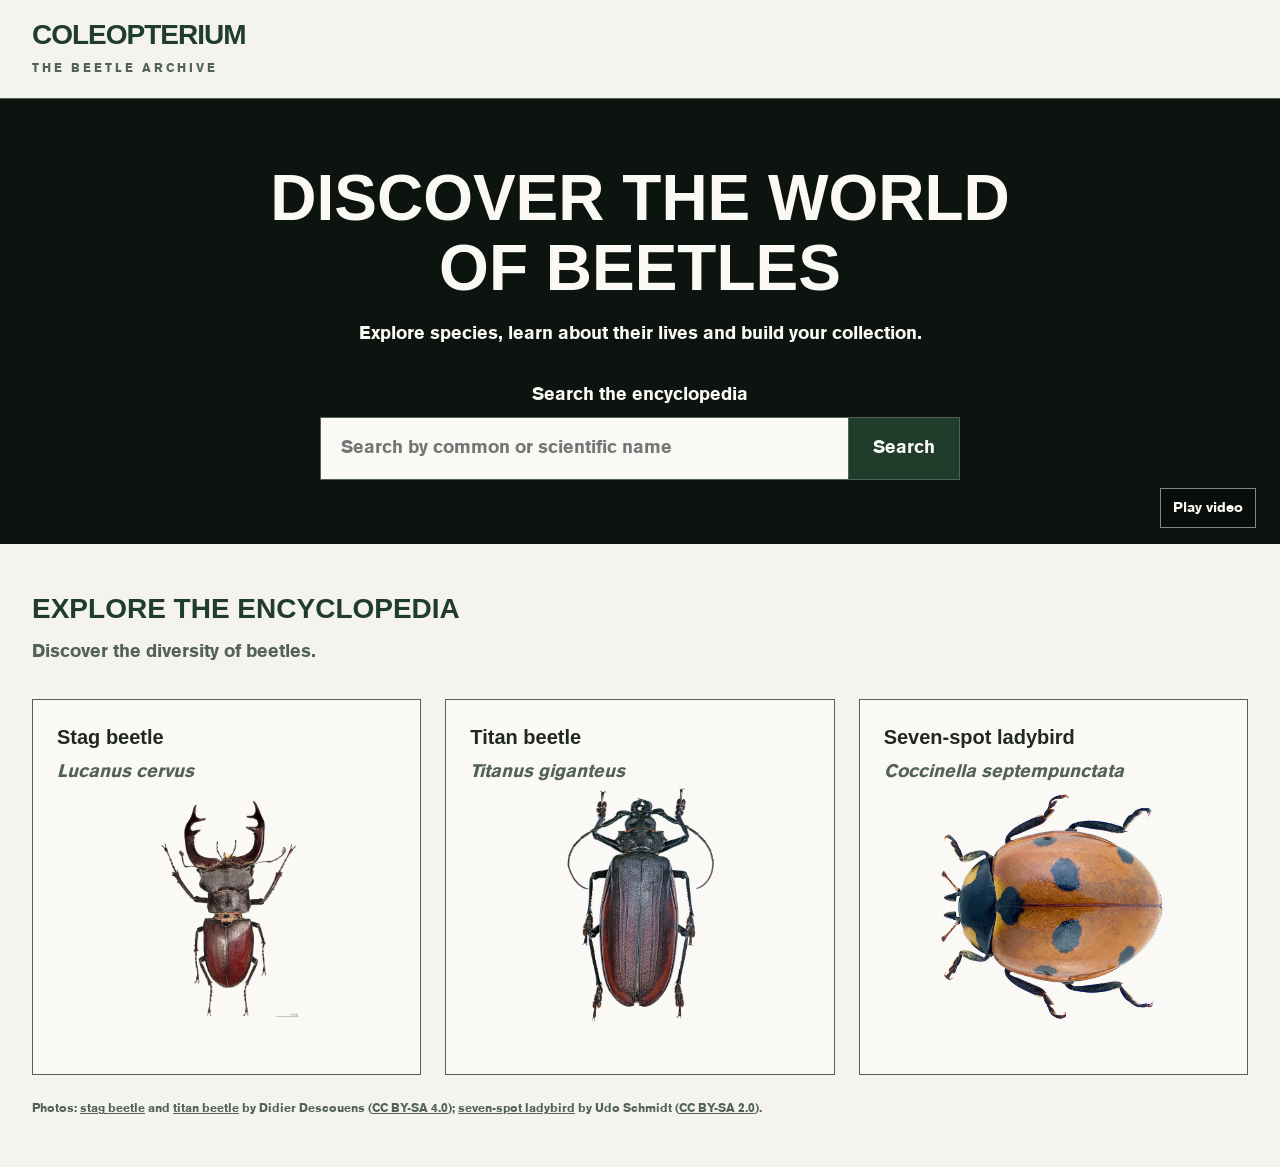
==== index.html @ f98ad021 "add search filter in homepage" ====
<!doctype html>
<html lang="en">
  <head>
    <meta charset="UTF-8" />
    <meta name="viewport" content="width=device-width, initial-scale=1.0" />
    <title>Coleopterium</title>
    <link rel="stylesheet" href="css/style.css" />
    <script src="js/main.js" defer></script>
  </head>
  <body>
    <header>
      <h1>Coleopterium</h1>
      <p class="brand-subtitle">The beetle archive</p>
    </header>

    <main>
      <section class="hero">
        <video
          id="hero-video"
          class="hero-video"
          src="videos/beetles-hero.mp4"
          autoplay
          muted
          loop
          playsinline
          aria-hidden="true"
        ></video>
        <h2>Discover the world of beetles</h2>
        <p>
          Explore species, learn about their lives and build your collection.
        </p>

        <label for="search">Search the encyclopedia</label>
        <form id="search-form" class="search-controls">
          <input
            type="search"
            id="search"
            placeholder="Search by common or scientific name"
          />
          <button type="submit">Search</button>
        </form>
        <button
          id="video-toggle"
          class="video-toggle"
          type="button"
          aria-controls="hero-video"
        >
          Pause video
        </button>
      </section>

      <section class="encyclopedia" aria-labelledby="encyclopedia-title">
        <h2 id="encyclopedia-title">Explore the encyclopedia</h2>
        <p>Discover the diversity of beetles.</p>

        <div class="beetle-grid">
          <article class="beetle-card">
            <h3>Stag beetle</h3>
            <p><i lang="la">Lucanus cervus</i></p>
            <img
              src="images/stag-beetle.jpg"
              alt="Male stag beetle viewed from above"
              loading="lazy"
            />
          </article>

          <article class="beetle-card">
            <h3>Titan beetle</h3>
            <p><i lang="la">Titanus giganteus</i></p>
            <img
              src="images/titan-beetle.jpg"
              alt="Male titan beetle viewed from above"
              loading="lazy"
            />
          </article>

          <article class="beetle-card">
            <h3>Seven-spot ladybird</h3>
            <p><i lang="la">Coccinella septempunctata</i></p>
            <img
              src="images/seven-spot-ladybird.png"
              alt="Seven-spot ladybird viewed from above"
              loading="lazy"
            />
          </article>
        </div>
        <p class="image-credits">
          Photos:
          <a
            href="https://commons.wikimedia.org/wiki/File:Cerf-volant_MHNT_Dos.jpg"
            >stag beetle</a
          >
          and
          <a
            href="https://commons.wikimedia.org/wiki/File:Titanus_giganteus_MHNT_dos_(cropped).jpg"
            >titan beetle</a
          >
          by Didier Descouens (<a
            href="https://creativecommons.org/licenses/by-sa/4.0/"
            >CC BY-SA 4.0</a
          >);
          <a
            href="https://commons.wikimedia.org/wiki/File:Coccinella_septempunctata_Linn%C3%A9,_1758_(30156309794).png"
            >seven-spot ladybird</a
          >
          by Udo Schmidt (<a
            href="https://creativecommons.org/licenses/by-sa/2.0/"
            >CC BY-SA 2.0</a
          >).
        </p>
      </section>
    </main>
  </body>
</html>
---- css/style.css ----
@font-face {
  font-family: "Avant Garde";
  src: url("../fonts/avant-garde-bold.woff2") format("woff2");
  font-weight: 700;
  font-style: normal;
  font-display: swap;
}

@font-face {
  font-family: "Basic Commercial";
  src: url("../fonts/basic-commercial-regular.woff2") format("woff2");
  font-weight: 400;
  font-style: normal;
  font-display: swap;
}

body {
  margin: 0;
  font-family: "Basic Commercial", Arial, sans-serif;
  font-size: 18px;
  line-height: 1.6;
  background-color: #f5f3ed;
  color: #202821;
}

header {
  padding: 20px 32px;
  border-bottom: 1px solid #526257;
}

header h1 {
  margin: 0;
  font-size: 28px;
  line-height: 1.1;
  letter-spacing: -1px;
  text-transform: uppercase;
  color: #203d2b;
}

.brand-subtitle {
  margin: 8px 0 0;
  font-size: 12px;
  letter-spacing: 3px;
  text-transform: uppercase;
  color: #526257;
}

main {
  padding: 0;
}

h1,
h2 {
  font-family: "Avant Garde", Arial, sans-serif;
  font-weight: 700;
}

input,
button {
  font: inherit;
}

.hero {
  min-height: 440px;
  padding: 64px 24px;
  box-sizing: border-box;
  display: flex;
  flex-direction: column;
  align-items: center;
  justify-content: center;
  text-align: center;
  position: relative;
  isolation: isolate;
  overflow: hidden;
  background-color: #17251b;
  color: #faf9f5;
}

.hero-video {
  position: absolute;
  inset: 0;
  width: 100%;
  height: 100%;
  object-fit: cover;
  z-index: -2;
}

.video-toggle {
  position: absolute;
  right: 24px;
  bottom: 16px;

  padding: 8px 12px;
  border: 1px solid rgba(255, 255, 255, 0.5);
  background-color: rgba(0, 0, 0, 0.3);
  color: #faf9f5;
  font-size: 14px;
  cursor: pointer;
}

.hero::before {
  content: "";
  position: absolute;
  inset: 0;
  background-color: rgba(0, 0, 0, 0.45);
  z-index: -1;
  pointer-events: none;
}

.hero h2 {
  max-width: 800px;
  margin: 0 0 16px;
  font-size: clamp(32px, 5vw, 64px);
  line-height: 1.1;
  text-transform: uppercase;
}

.hero p {
  max-width: 620px;
  margin: 0 0 32px;
}

.hero label {
  margin-bottom: 8px;
}

.hero input {
  flex: 1;
  min-width: 0;
  box-sizing: border-box;
  padding: 16px 20px;

  border: 1px solid #526257;
  border-right: 0;
  border-radius: 0;
  background-color: #faf9f5;
  color: #202821;
}

.search-controls {
  display: flex;
  width: 100%;
  max-width: 640px;
}

.search-controls button {
  padding: 16px 24px;
  border: 1px solid #526257;
  background-color: #203d2b;
  color: #faf9f5;
  cursor: pointer;
}

.search-controls button:hover {
  background-color: #31563d;
}

.encyclopedia {
  padding: 48px 32px;
}

.encyclopedia h2 {
  margin: 0 0 12px;
  font-size: 28px;
  line-height: 1.2;
  text-transform: uppercase;
  color: #203d2b;
}

.encyclopedia > p {
  margin: 0 0 32px;
  color: #526257;
}

.beetle-grid {
  display: grid;
  grid-template-columns: repeat(auto-fit, minmax(240px, 1fr));
  gap: 24px;
}

.beetle-card {
  padding: 24px;
  border: 1px solid #526257;
  background-color: #faf9f5;
}

.beetle-card h3 {
  margin: 0 0 8px;
  font-family: "Avant Garde", Arial, sans-serif;
  font-weight: 700;
  font-size: 20px;
  line-height: 1.3;
}

.beetle-card p {
  margin: 0;
  color: #526257;
}

.beetle-card img {
  display: block;
  width: 100%;
  height: 240px;
  object-fit: contain;
  margin-bottom: 24px;
  background-color: transparent;
  mix-blend-mode: multiply;
}

.encyclopedia .image-credits {
  margin: 24px 0 0;
  font-size: 12px;
  color: #526257;
}

.image-credits a {
  color: inherit;
}
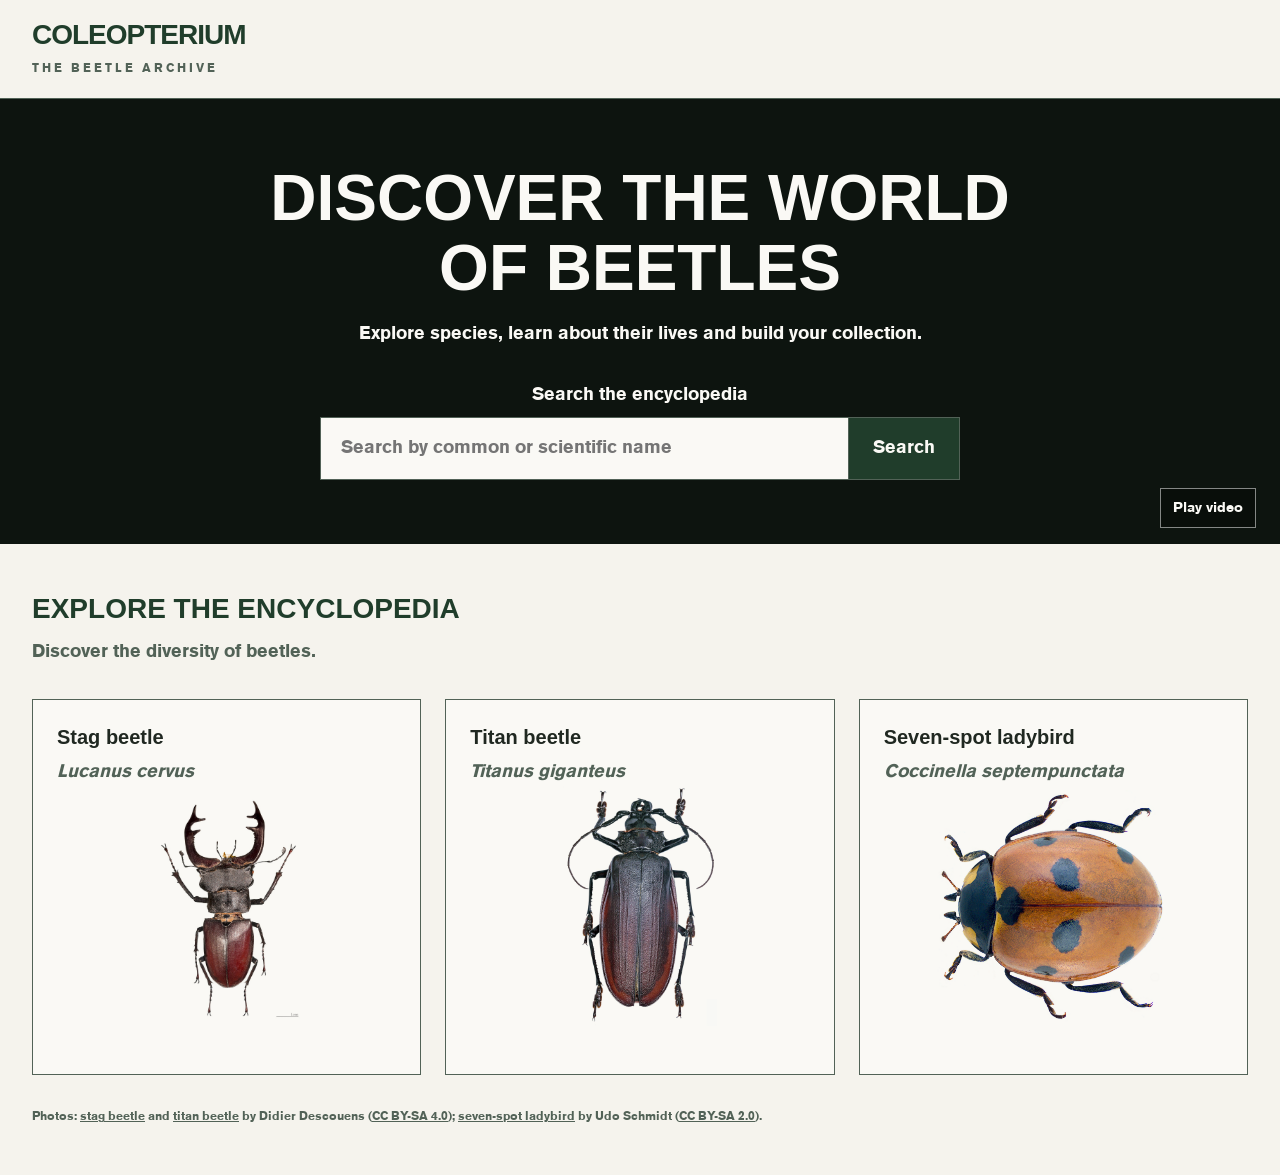
==== commit db8a475c: "show feedback when search has no results" ====
--- a/index.html
+++ b/index.html
@@ -84,6 +84,7 @@
             />
           </article>
         </div>
+        <p id="search-message" role="status"></p>
         <p class="image-credits">
           Photos:
           <a
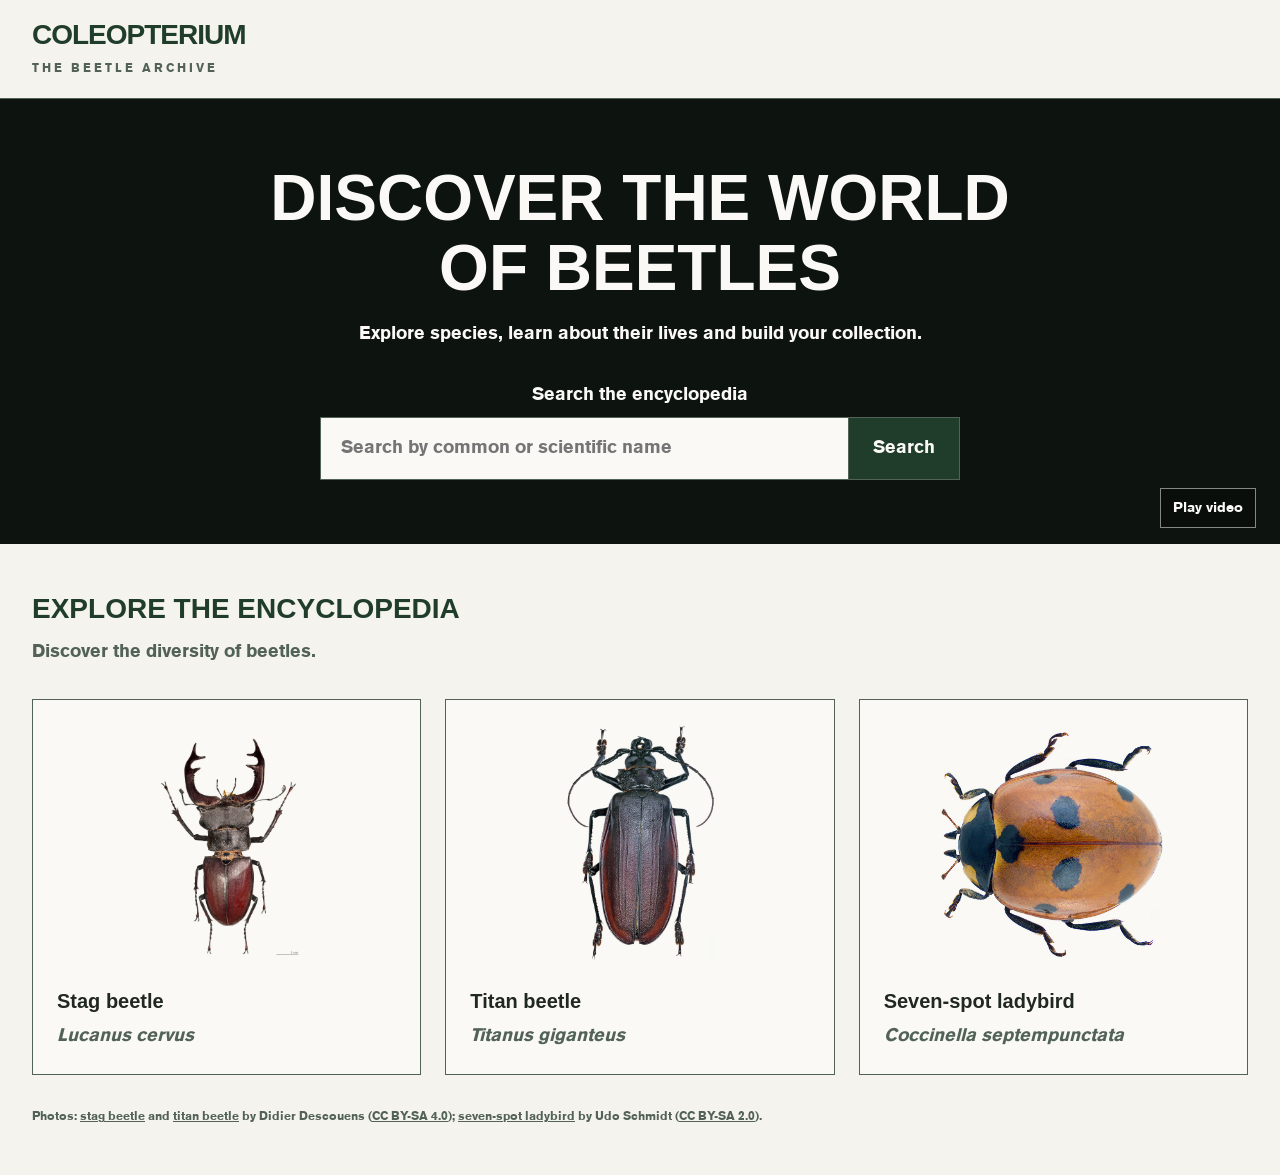
==== commit 6917be15: "render beetle cards from json" ====
--- a/index.html
+++ b/index.html
@@ -53,37 +53,15 @@
         <h2 id="encyclopedia-title">Explore the encyclopedia</h2>
         <p>Discover the diversity of beetles.</p>
 
-        <div class="beetle-grid">
+        <div class="beetle-grid"></div>
+
+        <template id="beetle-card-template">
           <article class="beetle-card">
-            <h3>Stag beetle</h3>
-            <p><i lang="la">Lucanus cervus</i></p>
-            <img
-              src="images/stag-beetle.jpg"
-              alt="Male stag beetle viewed from above"
-              loading="lazy"
-            />
+            <img alt="" loading="lazy" />
+            <h3></h3>
+            <p><i lang="la"></i></p>
           </article>
-
-          <article class="beetle-card">
-            <h3>Titan beetle</h3>
-            <p><i lang="la">Titanus giganteus</i></p>
-            <img
-              src="images/titan-beetle.jpg"
-              alt="Male titan beetle viewed from above"
-              loading="lazy"
-            />
-          </article>
-
-          <article class="beetle-card">
-            <h3>Seven-spot ladybird</h3>
-            <p><i lang="la">Coccinella septempunctata</i></p>
-            <img
-              src="images/seven-spot-ladybird.png"
-              alt="Seven-spot ladybird viewed from above"
-              loading="lazy"
-            />
-          </article>
-        </div>
+        </template>
         <p id="search-message" role="status"></p>
         <p class="image-credits">
           Photos:
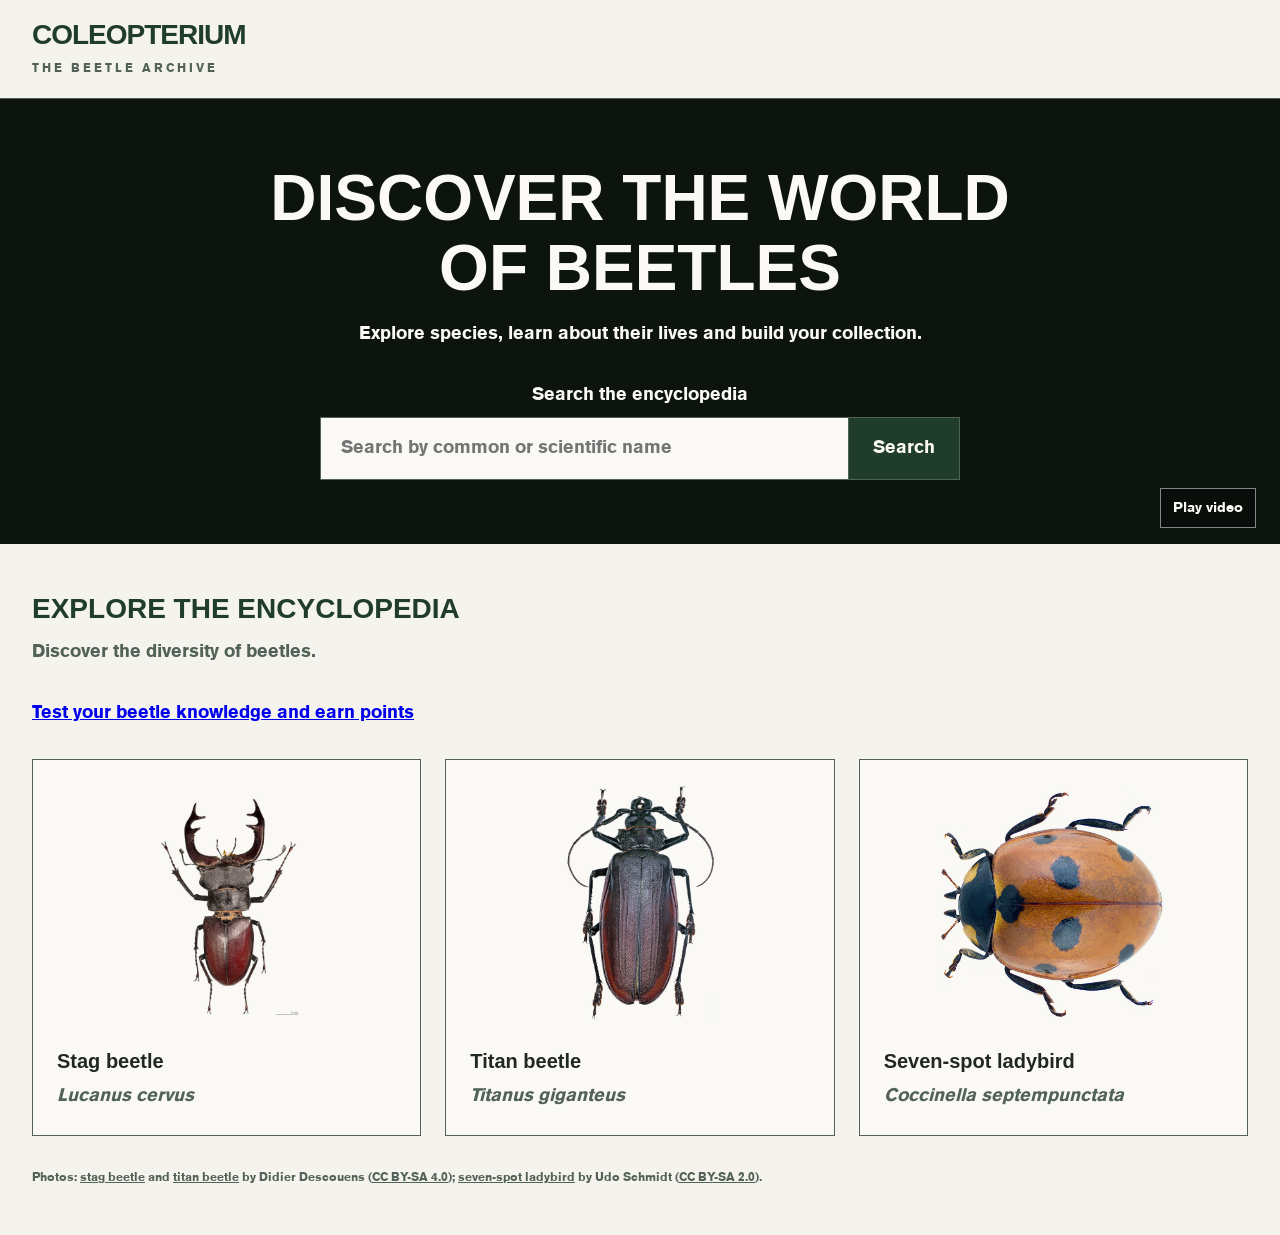
==== commit 3ab40555: "add quiz that awards points" ====
--- a/index.html
+++ b/index.html
@@ -5,7 +5,7 @@
     <meta name="viewport" content="width=device-width, initial-scale=1.0" />
     <title>Coleopterium</title>
     <link rel="stylesheet" href="css/style.css" />
-    <script src="js/main.js" defer></script>
+    <script type="module" src="js/main.js"></script>
   </head>
   <body>
     <header>
@@ -53,12 +53,16 @@
         <h2 id="encyclopedia-title">Explore the encyclopedia</h2>
         <p>Discover the diversity of beetles.</p>
 
+        <p>
+          <a href="quiz.html">Test your beetle knowledge and earn points</a>
+        </p>
+
         <div class="beetle-grid"></div>
 
         <template id="beetle-card-template">
           <article class="beetle-card">
             <img alt="" loading="lazy" />
-            <h3></h3>
+            <h3><a class="beetle-link"></a></h3>
             <p><i lang="la"></i></p>
           </article>
         </template>
--- a/css/style.css
+++ b/css/style.css
@@ -216,3 +216,211 @@
 .image-credits a {
   color: inherit;
 }
+
+.entry-page {
+  padding: 32px;
+}
+
+.entry-page h2 {
+  margin: 24px 0 8px;
+  font-size: 40px;
+  line-height: 1.1;
+  color: #203d2b;
+}
+
+#entry-image {
+  display: block;
+  width: 100%;
+  max-width: 400px;
+  height: 400px;
+  object-fit: contain;
+  mix-blend-mode: multiply;
+}
+
+.entry-page .image-credits {
+  font-size: 12px;
+  color: #526257;
+}
+
+.beetle-link {
+  color: inherit;
+  text-decoration: none;
+}
+
+.beetle-link:hover,
+.beetle-link:focus-visible {
+  text-decoration: underline;
+}
+
+.entry-section {
+  max-width: 70ch;
+  margin-top: 32px;
+}
+
+.entry-section h3 {
+  font-family: "Avant Garde", Arial, sans-serif;
+  font-weight: 700;
+  font-size: 24px;
+}
+
+.entry-source {
+  font-size: 12px;
+  color: #526257;
+}
+
+.entry-source a {
+  color: inherit;
+}
+
+.entry-facts {
+  display: grid;
+  grid-template-columns: repeat(auto-fit, minmax(200px, 1fr));
+  gap: 24px;
+  max-width: 70ch;
+  padding: 16px 0;
+  border-top: 1px solid #526257;
+  border-bottom: 1px solid #526257;
+}
+
+.entry-facts dt {
+  font-size: 12px;
+  text-transform: uppercase;
+  letter-spacing: 1px;
+  color: #526257;
+}
+
+.entry-facts dd {
+  margin: 4px 0 0;
+}
+
+.entry-layout {
+  display: grid;
+  grid-template-columns: 180px minmax(0, 1fr);
+  gap: 40px;
+  align-items: start;
+  margin-top: 24px;
+}
+
+.entry-layout[hidden] {
+  display: none;
+}
+
+.entry-nav {
+  position: sticky;
+  top: 24px;
+  padding-right: 24px;
+  border-right: 1px solid #526257;
+}
+
+.entry-nav p {
+  margin: 0 0 12px;
+  font-size: 12px;
+  text-transform: uppercase;
+  letter-spacing: 1px;
+  color: #526257;
+}
+
+.entry-nav a {
+  display: block;
+  padding: 8px 0;
+  color: #203d2b;
+  text-decoration: none;
+}
+
+.entry-nav a:hover,
+.entry-nav a:focus-visible {
+  text-decoration: underline;
+}
+
+.entry-details > h2 {
+  margin-top: 0;
+}
+
+@media (max-width: 700px) {
+  .entry-layout {
+    grid-template-columns: 1fr;
+    gap: 24px;
+  }
+
+  .entry-nav {
+    position: static;
+    padding-right: 0;
+    border-right: 0;
+  }
+}
+
+.distribution-map {
+  margin: 24px 0 0;
+}
+
+.distribution-map img {
+  display: block;
+  max-width: 100%;
+  height: auto;
+}
+
+.distribution-map figcaption {
+  font-size: 14px;
+  color: #526257;
+}
+
+.size-comparison {
+  max-width: 560px;
+  margin: 24px 0 0;
+}
+
+.size-comparison-stage,
+.size-comparison-labels {
+  display: grid;
+  grid-template-columns: repeat(2, minmax(0, 1fr));
+  gap: 24px;
+}
+
+.size-comparison-stage {
+  border-bottom: 1px solid #526257;
+}
+
+.size-comparison-column {
+  position: relative;
+  aspect-ratio: 1;
+}
+
+.size-comparison-column img {
+  position: absolute;
+  bottom: 0;
+  left: 50%;
+  transform: translateX(-50%);
+  width: auto;
+  max-width: 100%;
+  height: 100%;
+  object-fit: contain;
+  mix-blend-mode: normal;
+}
+
+.size-coin {
+  position: absolute;
+  bottom: 0;
+  left: 50%;
+  transform: translateX(-50%);
+  box-sizing: border-box;
+  border: 1px solid #7b6b40;
+  border-radius: 50%;
+  background: radial-gradient(
+    circle closest-side,
+    #d9d9d4 0 70%,
+    #c8b36d 71% 100%
+  );
+}
+
+.size-comparison figcaption {
+  font-size: 14px;
+  color: #526257;
+}
+
+.size-comparison-labels p {
+  margin: 12px 0 0;
+}
+
+.size-comparison-labels strong {
+  color: #203d2b;
+}
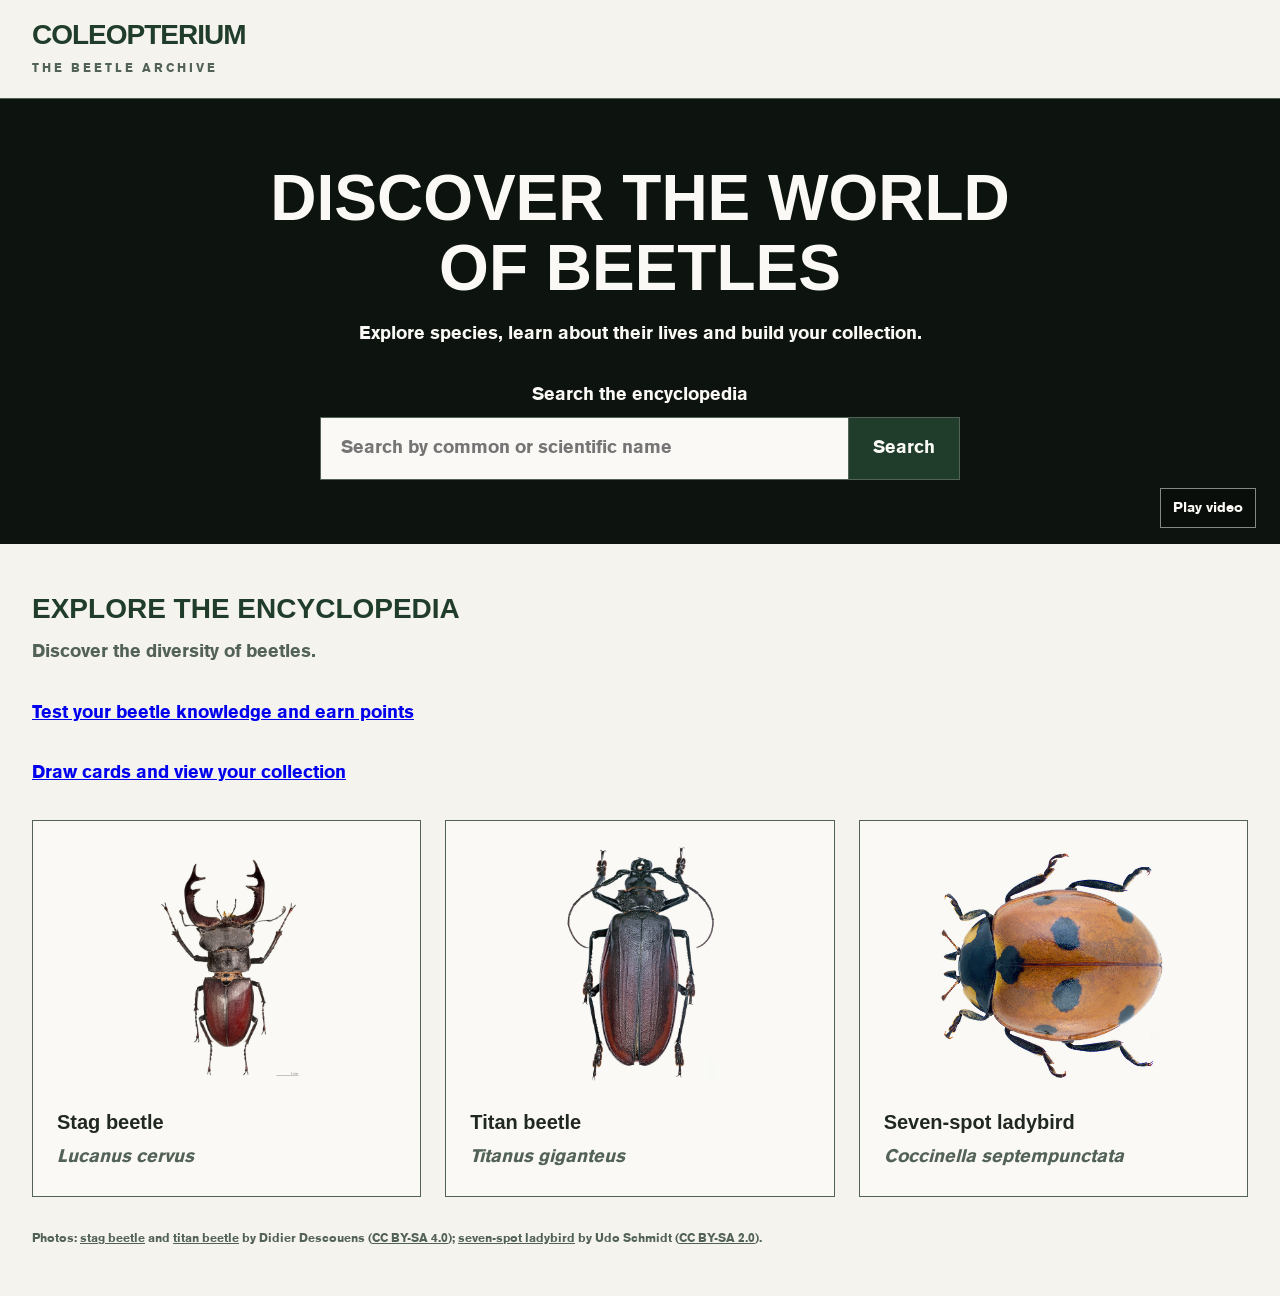
==== commit 6de3d86c: "add card draws and collection page" ====
--- a/index.html
+++ b/index.html
@@ -57,6 +57,10 @@
           <a href="quiz.html">Test your beetle knowledge and earn points</a>
         </p>
 
+        <p>
+          <a href="gacha.html">Draw cards and view your collection</a>
+        </p>
+
         <div class="beetle-grid"></div>
 
         <template id="beetle-card-template">
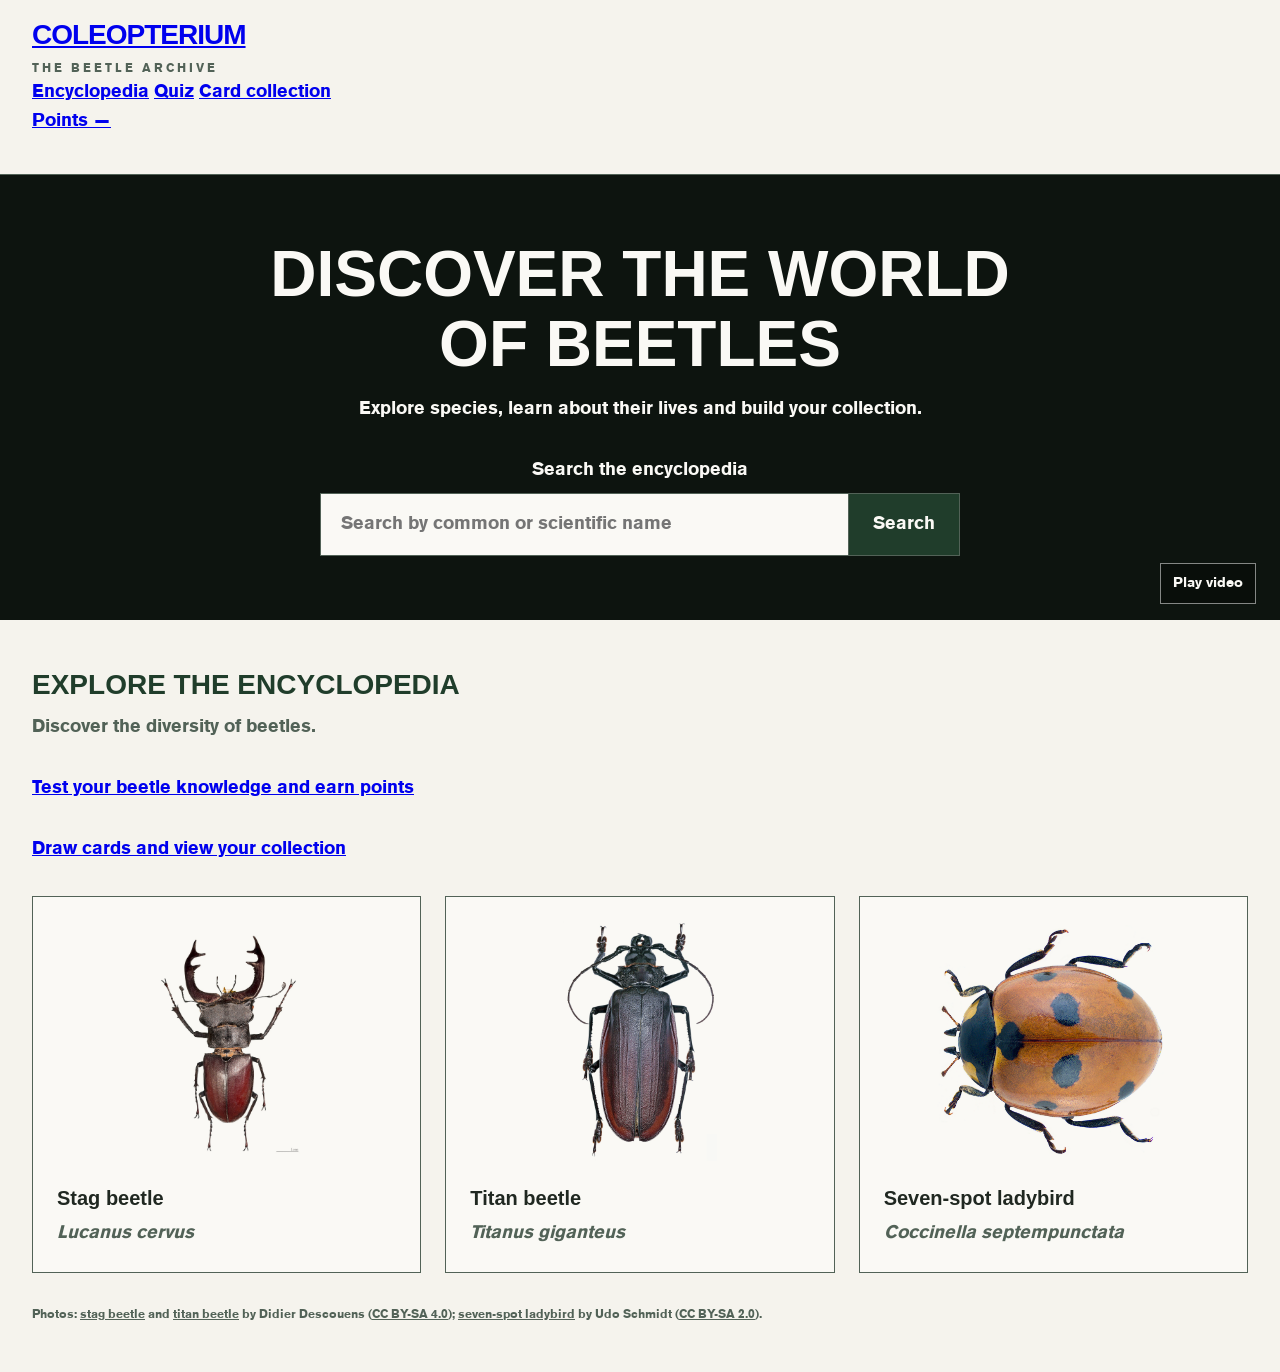
==== commit d10fa77b: "add shared navigation" ====
--- a/index.html
+++ b/index.html
@@ -8,9 +8,33 @@
     <script type="module" src="js/main.js"></script>
   </head>
   <body>
-    <header>
-      <h1>Coleopterium</h1>
-      <p class="brand-subtitle">The beetle archive</p>
+    <header class="site-header">
+      <div class="site-brand">
+        <h1><a href="index.html">Coleopterium</a></h1>
+        <p class="brand-subtitle">The beetle archive</p>
+      </div>
+
+      <nav class="site-nav" aria-label="Main navigation">
+        <a href="index.html">Encyclopedia</a>
+        <a href="quiz.html">Quiz</a>
+        <a href="gacha.html">Card collection</a>
+      </nav>
+
+      <div class="site-points-panel">
+        <a
+          class="site-points"
+          href="gacha.html"
+          aria-describedby="site-points-message"
+        >
+          <span>Points</span>
+          <span id="site-points-value">—</span>
+        </a>
+        <p
+          id="site-points-message"
+          class="site-points-message"
+          role="status"
+        ></p>
+      </div>
     </header>
 
     <main>
